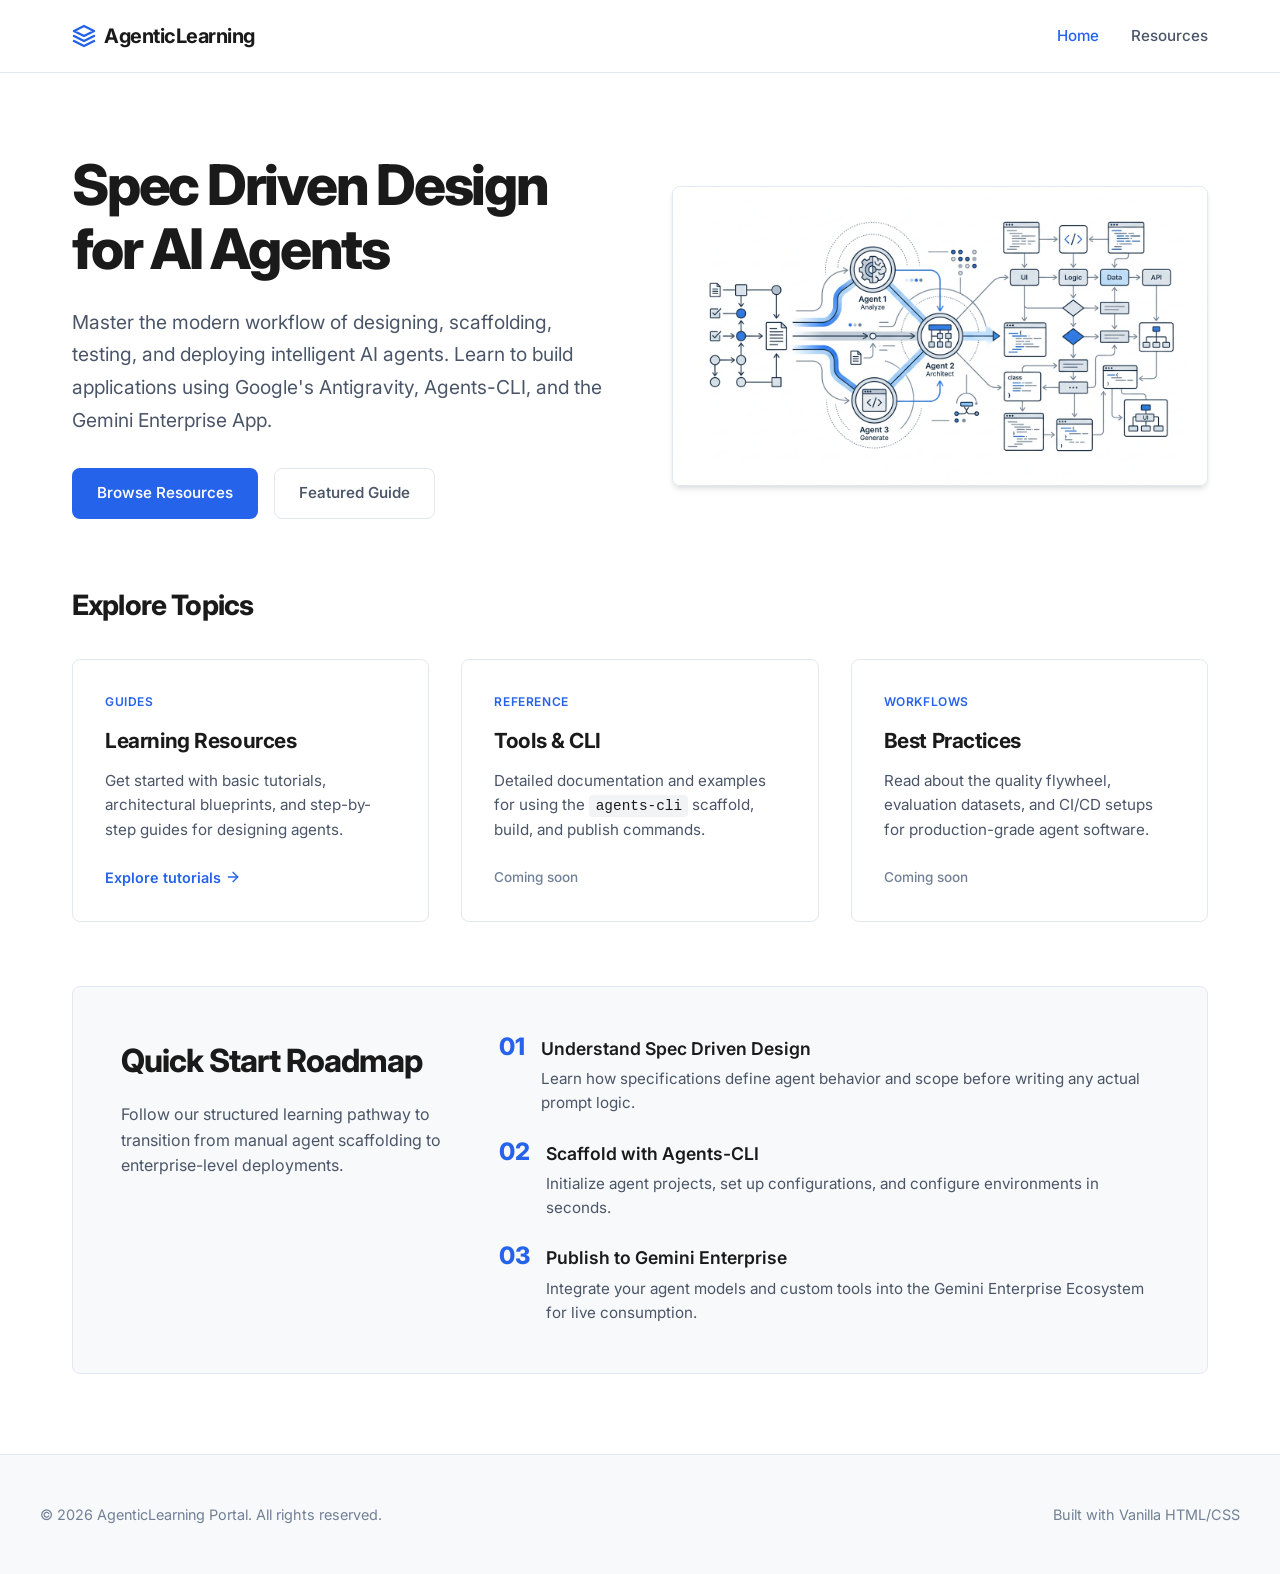
==== index.html @ b833b821 "Initialize training materials site for Spec Driven Design" ====
<!DOCTYPE html>
<html lang="en">
<head>
  <meta charset="UTF-8">
  <meta name="viewport" content="width=device-width, initial-scale=1.0">
  <title>Training Materials | Spec Driven Design & AI Agents</title>
  <meta name="description" content="Explore comprehensive guides and tutorials on Spec Driven Design with Antigravity, Agents-CLI, and Gemini Enterprise.">
  
  <!-- Google Fonts: Inter -->
  <link rel="preconnect" href="https://fonts.googleapis.com">
  <link rel="preconnect" href="https://fonts.gstatic.com" crossorigin>
  <link href="https://fonts.googleapis.com/css2?family=Inter:wght@400;500;600;700;800&display=swap" rel="stylesheet">
  
  <!-- Custom CSS -->
  <link rel="stylesheet" href="style.css">
</head>
<body>

  <!-- Header / Navigation -->
  <header>
    <div class="nav-container">
      <a href="index.html" class="logo-link">
        <svg class="logo-icon" width="24" height="24" viewBox="0 0 24 24" fill="none" stroke="currentColor" stroke-width="2.5" stroke-linecap="round" stroke-linejoin="round">
          <polygon points="12 2 2 7 12 12 22 7 12 2"></polygon>
          <polyline points="2 17 12 22 22 17"></polyline>
          <polyline points="2 12 12 17 22 12"></polyline>
        </svg>
        <span>AgenticLearning</span>
      </a>
      <nav>
        <ul>
          <li><a href="index.html" class="active">Home</a></li>
          <li><a href="resources.html">Resources</a></li>
        </ul>
      </nav>
    </div>
  </header>

  <!-- Main Content -->
  <main>
    <!-- Hero Section -->
    <section class="hero">
      <div class="hero-content">
        <h1>Spec Driven Design for AI Agents</h1>
        <p>Master the modern workflow of designing, scaffolding, testing, and deploying intelligent AI agents. Learn to build applications using Google's Antigravity, Agents-CLI, and the Gemini Enterprise App.</p>
        <div class="hero-buttons">
          <a href="resources.html" class="btn btn-primary">Browse Resources</a>
          <a href="resources/spec-driven-design.html" class="btn btn-secondary">Featured Guide</a>
        </div>
      </div>
      <div class="hero-image-container">
        <img class="hero-image" src="assets/agent_spec_design.jpg" alt="Technical illustration of speculative design with collaborative AI agents analyzing, architecting, and generating code.">
      </div>
    </section>

    <!-- Grid Cards for Navigation/Categories -->
    <section>
      <h2 class="section-title">Explore Topics</h2>
      <div class="grid-cards">
        <a href="resources.html" class="card">
          <div class="card-tag">Guides</div>
          <h3>Learning Resources</h3>
          <p>Get started with basic tutorials, architectural blueprints, and step-by-step guides for designing agents.</p>
          <div class="card-link">
            <span>Explore tutorials</span>
            <svg width="16" height="16" viewBox="0 0 24 24" fill="none" stroke="currentColor" stroke-width="2" stroke-linecap="round" stroke-linejoin="round"><line x1="5" y1="12" x2="19" y2="12"></line><polyline points="12 5 19 12 12 19"></polyline></svg>
          </div>
        </a>

        <div class="card">
          <div class="card-tag">Reference</div>
          <h3>Tools & CLI</h3>
          <p>Detailed documentation and examples for using the <code>agents-cli</code> scaffold, build, and publish commands.</p>
          <span style="color: var(--text-muted); font-size: 0.85rem; font-weight: 500; margin-top: auto;">Coming soon</span>
        </div>

        <div class="card">
          <div class="card-tag">Workflows</div>
          <h3>Best Practices</h3>
          <p>Read about the quality flywheel, evaluation datasets, and CI/CD setups for production-grade agent software.</p>
          <span style="color: var(--text-muted); font-size: 0.85rem; font-weight: 500; margin-top: auto;">Coming soon</span>
        </div>
      </div>
    </section>

    <!-- Featured Section / Quick Start -->
    <section class="featured-section">
      <div class="featured-grid">
        <div class="featured-info">
          <h2>Quick Start Roadmap</h2>
          <p>Follow our structured learning pathway to transition from manual agent scaffolding to enterprise-level deployments.</p>
        </div>
        <div class="featured-steps">
          <div class="step-item">
            <div class="step-num">01</div>
            <div class="step-content">
              <h4>Understand Spec Driven Design</h4>
              <p>Learn how specifications define agent behavior and scope before writing any actual prompt logic.</p>
            </div>
          </div>
          <div class="step-item">
            <div class="step-num">02</div>
            <div class="step-content">
              <h4>Scaffold with Agents-CLI</h4>
              <p>Initialize agent projects, set up configurations, and configure environments in seconds.</p>
            </div>
          </div>
          <div class="step-item">
            <div class="step-num">03</div>
            <div class="step-content">
              <h4>Publish to Gemini Enterprise</h4>
              <p>Integrate your agent models and custom tools into the Gemini Enterprise Ecosystem for live consumption.</p>
            </div>
          </div>
        </div>
      </div>
    </section>
  </main>

  <!-- Footer -->
  <footer>
    <div class="footer-container">
      <p>&copy; 2026 AgenticLearning Portal. All rights reserved.</p>
      <p>Built with Vanilla HTML/CSS</p>
    </div>
  </footer>

</body>
</html>
---- style.css ----
/* Reset and variables */
:root {
  --font-family: 'Inter', system-ui, -apple-system, BlinkMacSystemFont, "Segoe UI", Roboto, "Helvetica Neue", Arial, sans-serif;
  --bg-primary: #ffffff;
  --bg-secondary: #f8f9fa;
  --bg-tertiary: #f1f3f5;
  --text-primary: #1a1a1a;
  --text-secondary: #4a5568;
  --text-muted: #718096;
  --accent-color: #2563eb;
  --accent-hover: #1d4ed8;
  --border-color: #e2e8f0;
  --border-dark: #cbd5e1;
  --shadow-sm: 0 1px 2px 0 rgba(0, 0, 0, 0.05);
  --shadow-md: 0 4px 6px -1px rgba(0, 0, 0, 0.1), 0 2px 4px -1px rgba(0, 0, 0, 0.06);
  --max-width: 1200px;
  --border-radius: 8px;
  --transition: all 0.2s cubic-bezier(0.4, 0, 0.2, 1);
}

* {
  box-sizing: border-box;
  margin: 0;
  padding: 0;
}

body {
  font-family: var(--font-family);
  background-color: var(--bg-primary);
  color: var(--text-primary);
  line-height: 1.6;
  -webkit-font-smoothing: antialiased;
  -moz-osx-font-smoothing: grayscale;
}

/* Layout */
header {
  border-bottom: 1px solid var(--border-color);
  position: sticky;
  top: 0;
  background-color: rgba(255, 255, 255, 0.9);
  backdrop-filter: blur(8px);
  z-index: 100;
}

.nav-container {
  max-width: var(--max-width);
  margin: 0 auto;
  padding: 1.25rem 2rem;
  display: flex;
  justify-content: space-between;
  align-items: center;
}

.logo-link {
  font-weight: 700;
  font-size: 1.25rem;
  color: var(--text-primary);
  text-decoration: none;
  display: flex;
  align-items: center;
  gap: 0.5rem;
  letter-spacing: -0.025em;
}

.logo-icon {
  color: var(--accent-color);
}

nav ul {
  display: flex;
  list-style: none;
  gap: 2rem;
}

nav a {
  text-decoration: none;
  color: var(--text-secondary);
  font-weight: 500;
  font-size: 0.95rem;
  transition: var(--transition);
}

nav a:hover, nav a.active {
  color: var(--accent-color);
}

main {
  max-width: var(--max-width);
  margin: 0 auto;
  padding: 3rem 2rem 5rem 2rem;
}

footer {
  border-top: 1px solid var(--border-color);
  background-color: var(--bg-secondary);
  padding: 3rem 2rem;
  margin-top: auto;
}

.footer-container {
  max-width: var(--max-width);
  margin: 0 auto;
  display: flex;
  justify-content: space-between;
  align-items: center;
  flex-wrap: wrap;
  gap: 1.5rem;
  color: var(--text-muted);
  font-size: 0.9rem;
}

/* Buttons */
.btn {
  display: inline-flex;
  align-items: center;
  justify-content: center;
  padding: 0.75rem 1.5rem;
  border-radius: var(--border-radius);
  font-weight: 550;
  text-decoration: none;
  font-size: 0.95rem;
  transition: var(--transition);
  cursor: pointer;
  border: 1px solid transparent;
}

.btn-primary {
  background-color: var(--accent-color);
  color: #ffffff;
}

.btn-primary:hover {
  background-color: var(--accent-hover);
}

.btn-secondary {
  background-color: var(--bg-primary);
  border-color: var(--border-color);
  color: var(--text-secondary);
}

.btn-secondary:hover {
  background-color: var(--bg-secondary);
  color: var(--text-primary);
  border-color: var(--border-dark);
}

/* Hero Section */
.hero {
  display: grid;
  grid-template-columns: 1fr 1fr;
  align-items: center;
  gap: 4rem;
  padding: 2rem 0 4rem 0;
}

.hero-content h1 {
  font-size: 3.5rem;
  font-weight: 800;
  line-height: 1.15;
  margin-bottom: 1.5rem;
  letter-spacing: -0.04em;
  color: var(--text-primary);
}

.hero-content p {
  font-size: 1.2rem;
  color: var(--text-secondary);
  margin-bottom: 2rem;
  line-height: 1.7;
}

.hero-buttons {
  display: flex;
  gap: 1rem;
}

.hero-image-container {
  display: flex;
  justify-content: center;
  align-items: center;
}

.hero-image {
  width: 100%;
  max-width: 550px;
  height: auto;
  border-radius: var(--border-radius);
  border: 1px solid var(--border-color);
  box-shadow: var(--shadow-md);
}

/* Sections & Grids */
.section-title {
  font-size: 1.75rem;
  font-weight: 750;
  margin-bottom: 2rem;
  letter-spacing: -0.03em;
  position: relative;
  display: inline-block;
}

.grid-cards {
  display: grid;
  grid-template-columns: repeat(auto-fill, minmax(320px, 1fr));
  gap: 2rem;
  margin-bottom: 4rem;
}

.card {
  background-color: var(--bg-primary);
  border: 1px solid var(--border-color);
  border-radius: var(--border-radius);
  padding: 2rem;
  text-decoration: none;
  color: inherit;
  transition: var(--transition);
  display: flex;
  flex-direction: column;
  height: 100%;
}

.card:hover {
  transform: translateY(-2px);
  border-color: var(--border-dark);
  box-shadow: var(--shadow-sm);
}

.card-tag {
  align-self: flex-start;
  font-size: 0.75rem;
  font-weight: 600;
  text-transform: uppercase;
  letter-spacing: 0.05em;
  color: var(--accent-color);
  margin-bottom: 0.75rem;
}

.card h3 {
  font-size: 1.3rem;
  font-weight: 700;
  margin-bottom: 0.75rem;
  letter-spacing: -0.02em;
}

.card p {
  color: var(--text-secondary);
  font-size: 0.95rem;
  line-height: 1.6;
  margin-bottom: 1.5rem;
  flex-grow: 1;
}

.card-link {
  font-weight: 600;
  font-size: 0.9rem;
  color: var(--accent-color);
  display: flex;
  align-items: center;
  gap: 0.25rem;
}

/* Quick Start / Featured list */
.featured-section {
  background-color: var(--bg-secondary);
  border: 1px solid var(--border-color);
  border-radius: var(--border-radius);
  padding: 3rem;
  margin-top: 4rem;
}

.featured-grid {
  display: grid;
  grid-template-columns: 1fr 2fr;
  gap: 3rem;
}

.featured-info h2 {
  font-size: 2rem;
  font-weight: 750;
  margin-bottom: 1rem;
  letter-spacing: -0.03em;
}

.featured-info p {
  color: var(--text-secondary);
}

.featured-steps {
  display: flex;
  flex-direction: column;
  gap: 1.5rem;
}

.step-item {
  display: flex;
  gap: 1rem;
}

.step-num {
  font-size: 1.5rem;
  font-weight: 800;
  color: var(--accent-color);
  line-height: 1;
}

.step-content h4 {
  font-size: 1.1rem;
  font-weight: 600;
  margin-bottom: 0.25rem;
}

.step-content p {
  color: var(--text-secondary);
  font-size: 0.95rem;
}

/* Article / Documentation Layout */
.article-container {
  display: grid;
  grid-template-columns: 1fr 3fr;
  gap: 3rem;
  align-items: start;
}

.sidebar-toc {
  position: sticky;
  top: 6rem;
  border-right: 1px solid var(--border-color);
  padding-right: 1.5rem;
  max-height: calc(100vh - 8rem);
  overflow-y: auto;
}

.toc-title {
  font-size: 0.8rem;
  font-weight: 700;
  text-transform: uppercase;
  letter-spacing: 0.05em;
  color: var(--text-muted);
  margin-bottom: 1rem;
}

.sidebar-toc ul {
  list-style: none;
  display: flex;
  flex-direction: column;
  gap: 0.75rem;
}

.sidebar-toc a {
  text-decoration: none;
  color: var(--text-secondary);
  font-size: 0.9rem;
  transition: var(--transition);
  display: block;
}

.sidebar-toc a:hover, .sidebar-toc a.active {
  color: var(--accent-color);
  font-weight: 550;
}

.article-content {
  max-width: 800px;
}

.article-header {
  margin-bottom: 3rem;
  border-bottom: 1px solid var(--border-color);
  padding-bottom: 2rem;
}

.article-meta {
  font-size: 0.85rem;
  color: var(--text-muted);
  margin-bottom: 0.75rem;
  display: flex;
  gap: 1rem;
}

.article-title {
  font-size: 2.75rem;
  font-weight: 800;
  line-height: 1.2;
  margin-bottom: 1rem;
  letter-spacing: -0.03em;
}

.article-desc {
  font-size: 1.15rem;
  color: var(--text-secondary);
  line-height: 1.6;
}

.article-body h2 {
  font-size: 1.75rem;
  font-weight: 750;
  margin-top: 2.5rem;
  margin-bottom: 1rem;
  letter-spacing: -0.02em;
  border-bottom: 1px solid var(--border-color);
  padding-bottom: 0.5rem;
}

.article-body h3 {
  font-size: 1.3rem;
  font-weight: 700;
  margin-top: 1.75rem;
  margin-bottom: 0.75rem;
  letter-spacing: -0.01em;
}

.article-body p {
  margin-bottom: 1.25rem;
  font-size: 1.05rem;
  color: var(--text-secondary);
}

.article-body ul, .article-body ol {
  margin-bottom: 1.25rem;
  padding-left: 1.5rem;
  color: var(--text-secondary);
}

.article-body li {
  margin-bottom: 0.5rem;
}

/* Callout blocks */
.callout {
  border-left: 4px solid var(--accent-color);
  background-color: var(--bg-secondary);
  padding: 1.25rem 1.5rem;
  border-radius: 0 var(--border-radius) var(--border-radius) 0;
  margin: 1.5rem 0;
}

.callout-title {
  font-weight: 700;
  font-size: 0.95rem;
  margin-bottom: 0.25rem;
  display: flex;
  align-items: center;
  gap: 0.5rem;
}

.callout-info {
  border-color: #3b82f6;
  background-color: #eff6ff;
}
.callout-info .callout-title {
  color: #1d4ed8;
}

.callout-warning {
  border-color: #f59e0b;
  background-color: #fffbeb;
}
.callout-warning .callout-title {
  color: #b45309;
}

.callout-tip {
  border-color: #10b981;
  background-color: #ecfdf5;
}
.callout-tip .callout-title {
  color: #047857;
}

.callout p {
  margin-bottom: 0;
  font-size: 0.95rem;
  color: inherit;
}

/* Code Syntax Styling */
pre {
  background-color: #1e1e2e;
  border-radius: var(--border-radius);
  padding: 1.25rem;
  overflow-x: auto;
  margin: 1.5rem 0;
  border: 1px solid #313244;
}

code {
  font-family: ui-monospace, SFMono-Regular, Menlo, Monaco, Consolas, "Liberation Mono", "Courier New", monospace;
  font-size: 0.9rem;
}

pre code {
  color: #cdd6f4;
  background-color: transparent;
  padding: 0;
  border-radius: 0;
}

:not(pre) > code {
  background-color: var(--bg-tertiary);
  color: var(--text-primary);
  padding: 0.2rem 0.4rem;
  border-radius: 4px;
}

/* Code syntax coloring (basic) */
.token-comment { color: #6c7086; }
.token-keyword { color: #cba6f7; }
.token-string { color: #a6e3a1; }
.token-function { color: #89b4fa; }
.token-number { color: #fab387; }

/* Responsive adjustments */
@media (max-width: 900px) {
  .hero {
    grid-template-columns: 1fr;
    text-align: center;
    gap: 2rem;
  }
  
  .hero-buttons {
    justify-content: center;
  }
  
  .featured-grid {
    grid-template-columns: 1fr;
    gap: 2rem;
  }
  
  .article-container {
    grid-template-columns: 1fr;
  }
  
  .sidebar-toc {
    display: none; /* Hide TOC on smaller screens, or could make it expandable */
  }
}
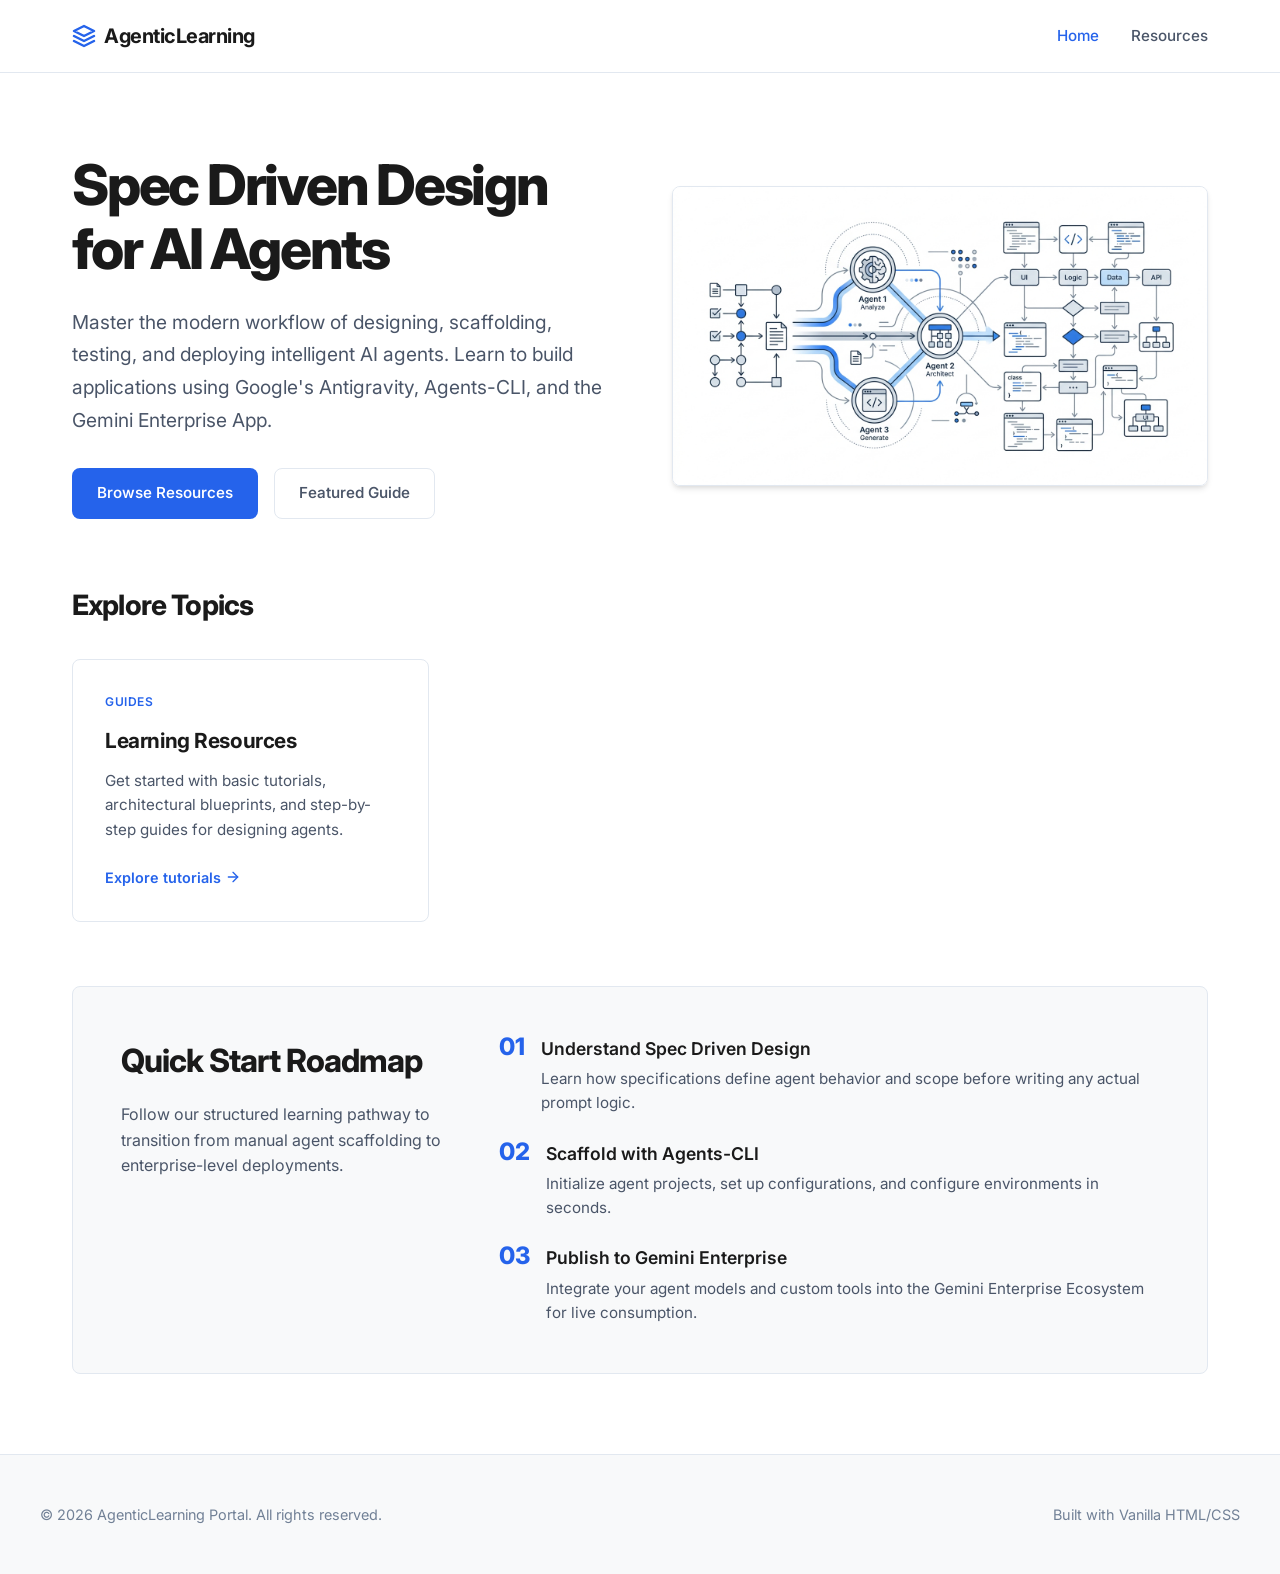
==== commit 86c60c98: "Remove placeholder cards from home and resources pages" ====
--- a/index.html
+++ b/index.html
@@ -67,19 +67,6 @@
           </div>
         </a>
 
-        <div class="card">
-          <div class="card-tag">Reference</div>
-          <h3>Tools & CLI</h3>
-          <p>Detailed documentation and examples for using the <code>agents-cli</code> scaffold, build, and publish commands.</p>
-          <span style="color: var(--text-muted); font-size: 0.85rem; font-weight: 500; margin-top: auto;">Coming soon</span>
-        </div>
-
-        <div class="card">
-          <div class="card-tag">Workflows</div>
-          <h3>Best Practices</h3>
-          <p>Read about the quality flywheel, evaluation datasets, and CI/CD setups for production-grade agent software.</p>
-          <span style="color: var(--text-muted); font-size: 0.85rem; font-weight: 500; margin-top: auto;">Coming soon</span>
-        </div>
       </div>
     </section>
 
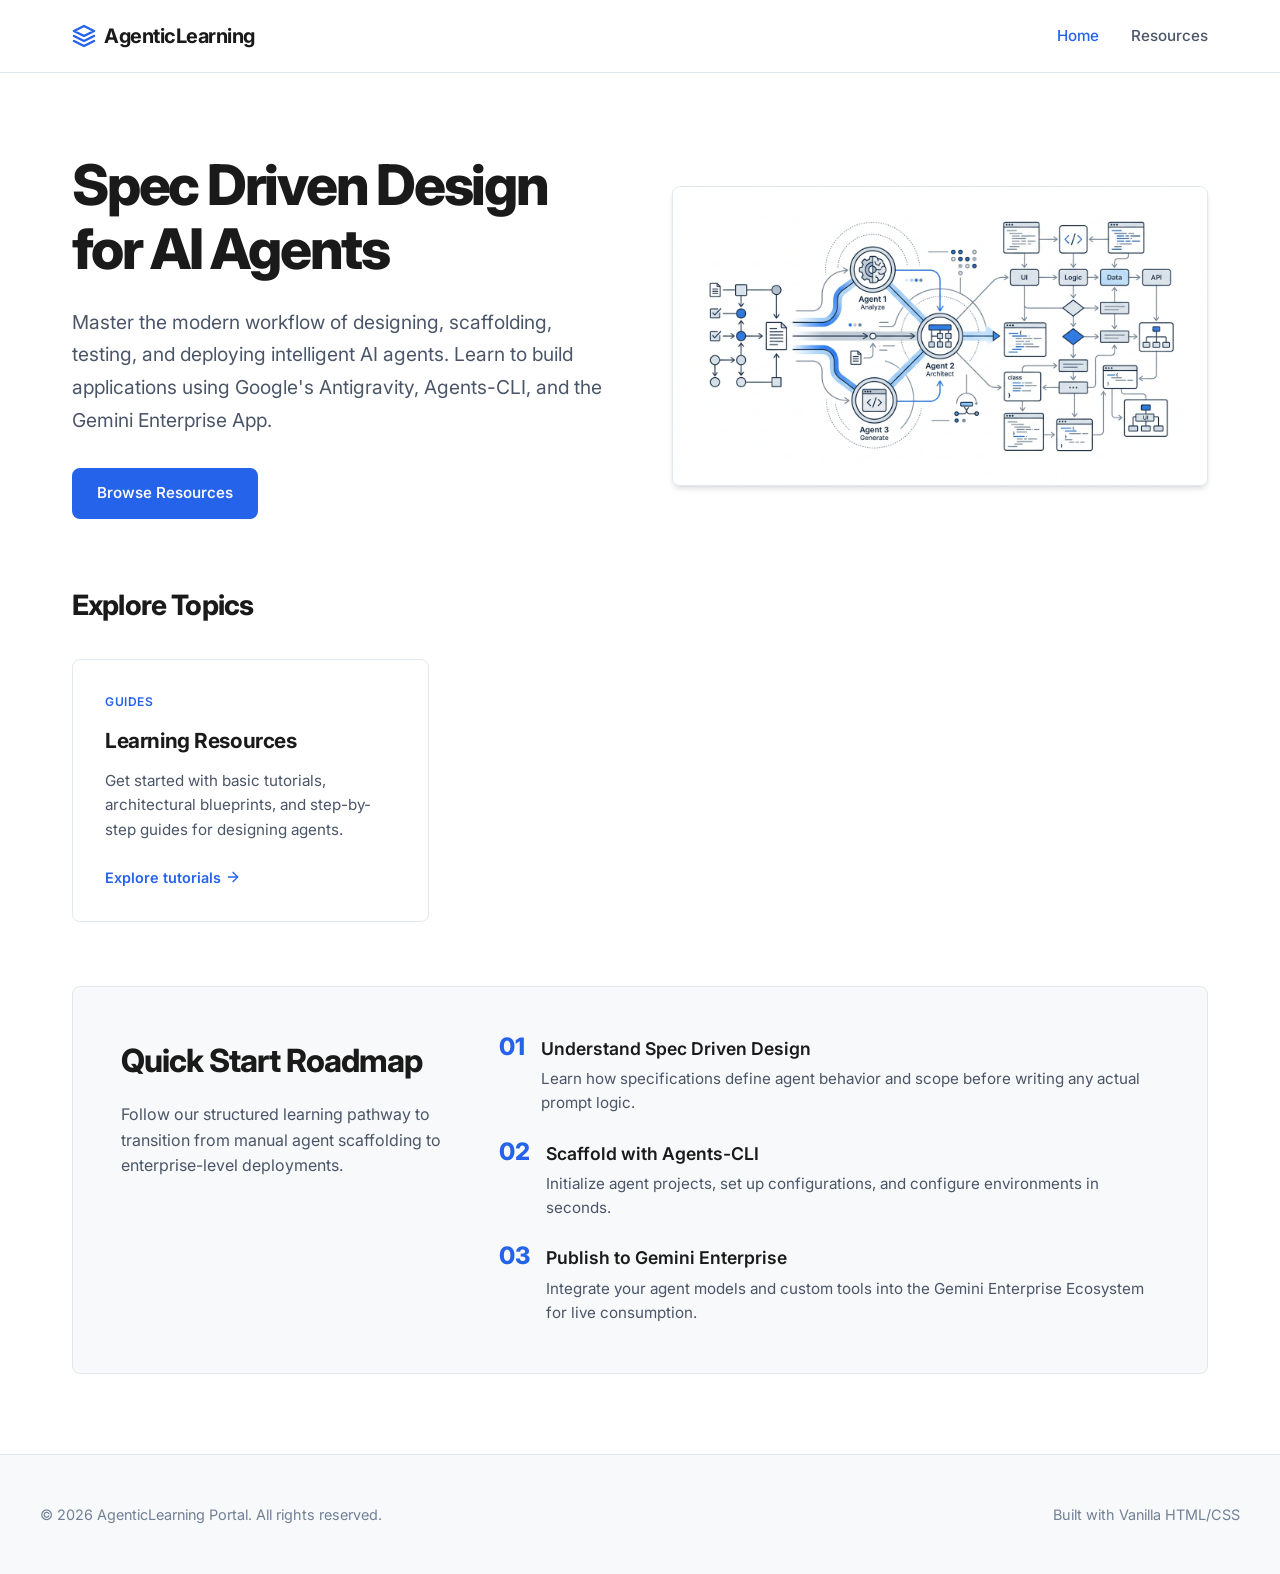
==== commit 8ba97316: "Delete Spec Driven Design guide and clean up references" ====
--- a/index.html
+++ b/index.html
@@ -45,7 +45,6 @@
         <p>Master the modern workflow of designing, scaffolding, testing, and deploying intelligent AI agents. Learn to build applications using Google's Antigravity, Agents-CLI, and the Gemini Enterprise App.</p>
         <div class="hero-buttons">
           <a href="resources.html" class="btn btn-primary">Browse Resources</a>
-          <a href="resources/spec-driven-design.html" class="btn btn-secondary">Featured Guide</a>
         </div>
       </div>
       <div class="hero-image-container">
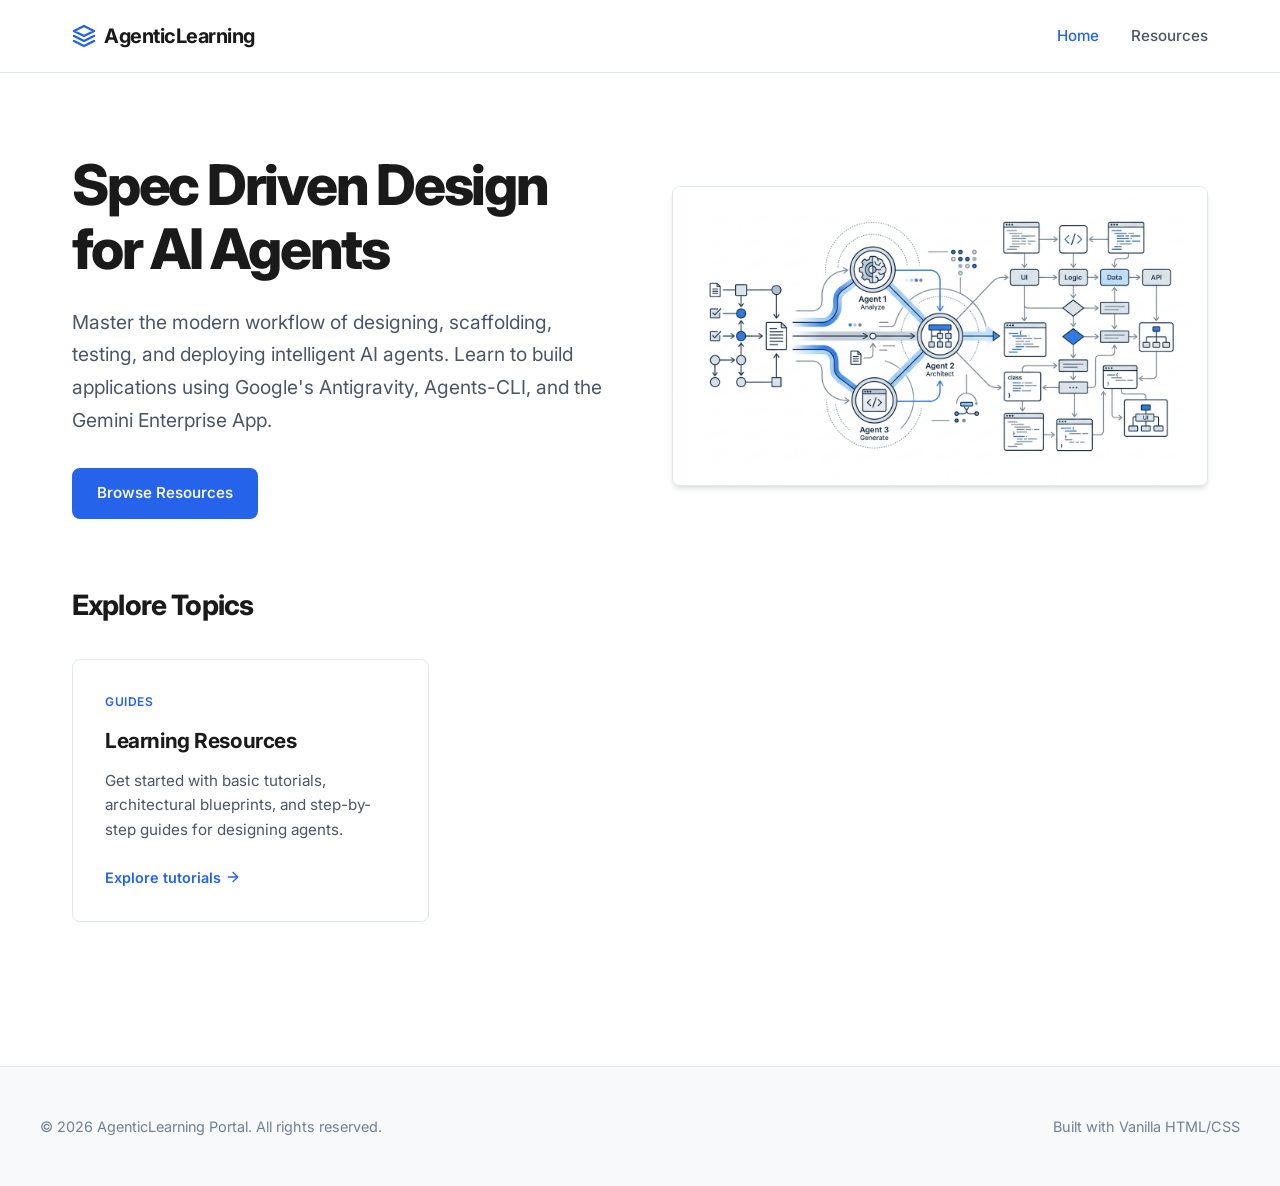
==== commit abe26800: "Remove Quick Start Roadmap section and styles" ====
--- a/index.html
+++ b/index.html
@@ -69,38 +69,6 @@
       </div>
     </section>
 
-    <!-- Featured Section / Quick Start -->
-    <section class="featured-section">
-      <div class="featured-grid">
-        <div class="featured-info">
-          <h2>Quick Start Roadmap</h2>
-          <p>Follow our structured learning pathway to transition from manual agent scaffolding to enterprise-level deployments.</p>
-        </div>
-        <div class="featured-steps">
-          <div class="step-item">
-            <div class="step-num">01</div>
-            <div class="step-content">
-              <h4>Understand Spec Driven Design</h4>
-              <p>Learn how specifications define agent behavior and scope before writing any actual prompt logic.</p>
-            </div>
-          </div>
-          <div class="step-item">
-            <div class="step-num">02</div>
-            <div class="step-content">
-              <h4>Scaffold with Agents-CLI</h4>
-              <p>Initialize agent projects, set up configurations, and configure environments in seconds.</p>
-            </div>
-          </div>
-          <div class="step-item">
-            <div class="step-num">03</div>
-            <div class="step-content">
-              <h4>Publish to Gemini Enterprise</h4>
-              <p>Integrate your agent models and custom tools into the Gemini Enterprise Ecosystem for live consumption.</p>
-            </div>
-          </div>
-        </div>
-      </div>
-    </section>
   </main>
 
   <!-- Footer -->
--- a/style.css
+++ b/style.css
@@ -259,61 +259,6 @@
   display: flex;
   align-items: center;
   gap: 0.25rem;
-}
-
-/* Quick Start / Featured list */
-.featured-section {
-  background-color: var(--bg-secondary);
-  border: 1px solid var(--border-color);
-  border-radius: var(--border-radius);
-  padding: 3rem;
-  margin-top: 4rem;
-}
-
-.featured-grid {
-  display: grid;
-  grid-template-columns: 1fr 2fr;
-  gap: 3rem;
-}
-
-.featured-info h2 {
-  font-size: 2rem;
-  font-weight: 750;
-  margin-bottom: 1rem;
-  letter-spacing: -0.03em;
-}
-
-.featured-info p {
-  color: var(--text-secondary);
-}
-
-.featured-steps {
-  display: flex;
-  flex-direction: column;
-  gap: 1.5rem;
-}
-
-.step-item {
-  display: flex;
-  gap: 1rem;
-}
-
-.step-num {
-  font-size: 1.5rem;
-  font-weight: 800;
-  color: var(--accent-color);
-  line-height: 1;
-}
-
-.step-content h4 {
-  font-size: 1.1rem;
-  font-weight: 600;
-  margin-bottom: 0.25rem;
-}
-
-.step-content p {
-  color: var(--text-secondary);
-  font-size: 0.95rem;
 }
 
 /* Article / Documentation Layout */
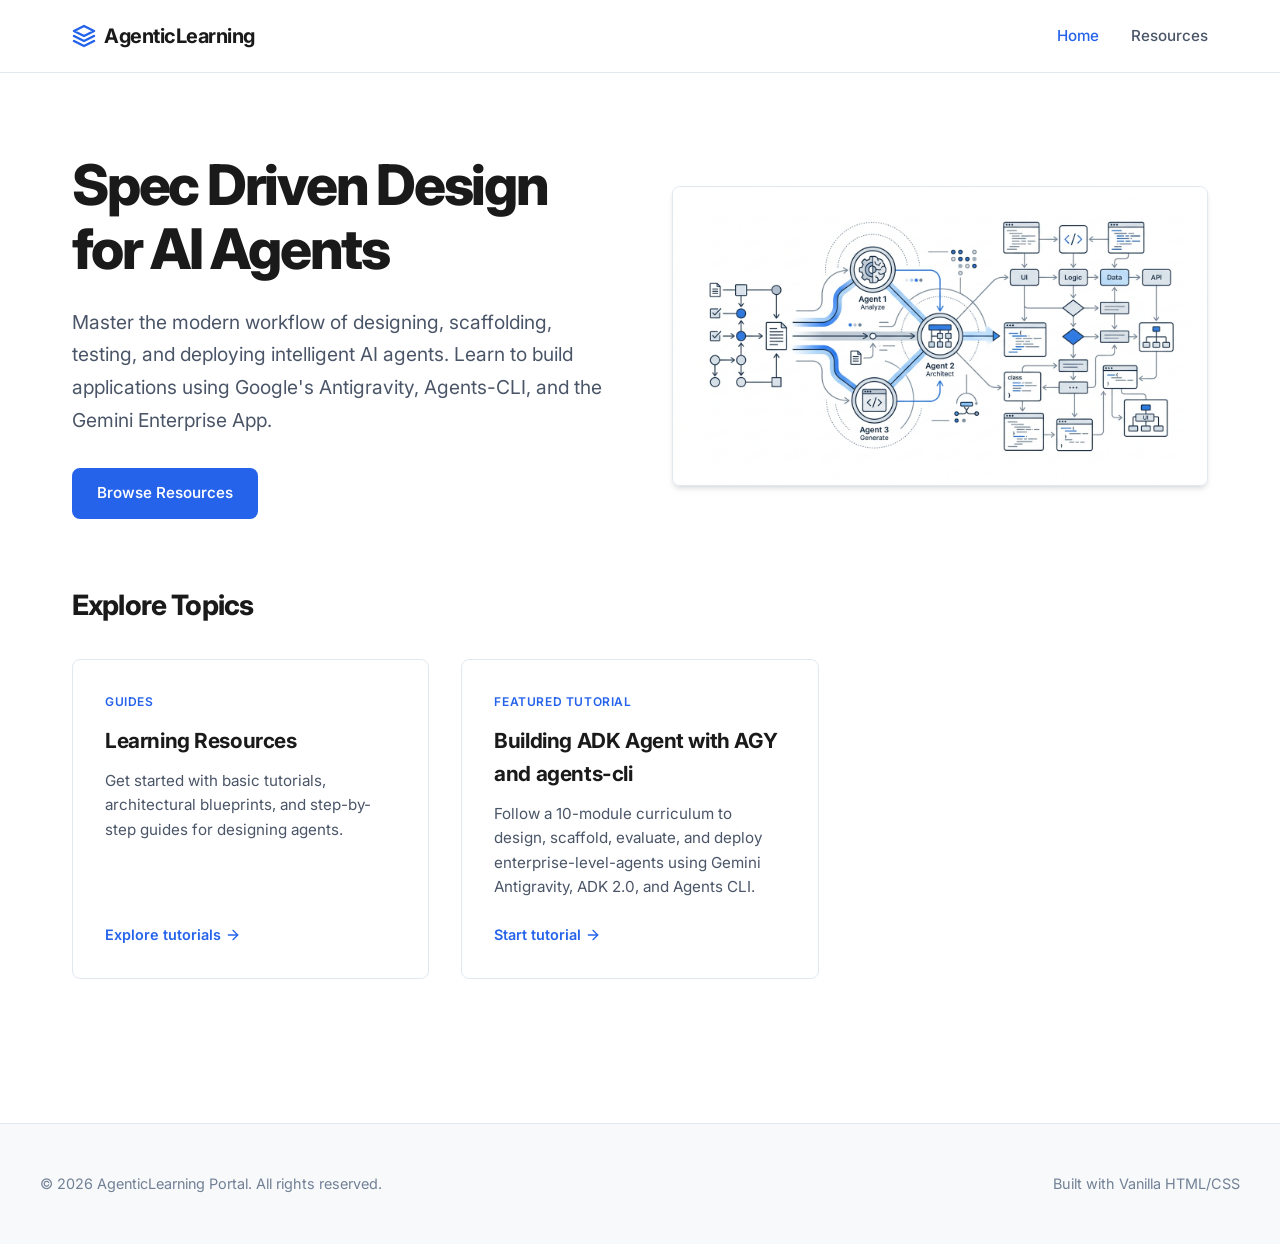
==== commit f566b888: "Link Building ADK Agent tutorial directly on homepage" ====
--- a/index.html
+++ b/index.html
@@ -66,6 +66,15 @@
           </div>
         </a>
 
+        <a href="build-adk-agent-with-agy-and-agents-cli.html" class="card">
+          <div class="card-tag">Featured Tutorial</div>
+          <h3>Building ADK Agent with AGY and agents-cli</h3>
+          <p>Follow a 10-module curriculum to design, scaffold, evaluate, and deploy enterprise-level-agents using Gemini Antigravity, ADK 2.0, and Agents CLI.</p>
+          <div class="card-link">
+            <span>Start tutorial</span>
+            <svg width="16" height="16" viewBox="0 0 24 24" fill="none" stroke="currentColor" stroke-width="2" stroke-linecap="round" stroke-linejoin="round"><line x1="5" y1="12" x2="19" y2="12"></line><polyline points="12 5 19 12 12 19"></polyline></svg>
+          </div>
+        </a>
       </div>
     </section>
 
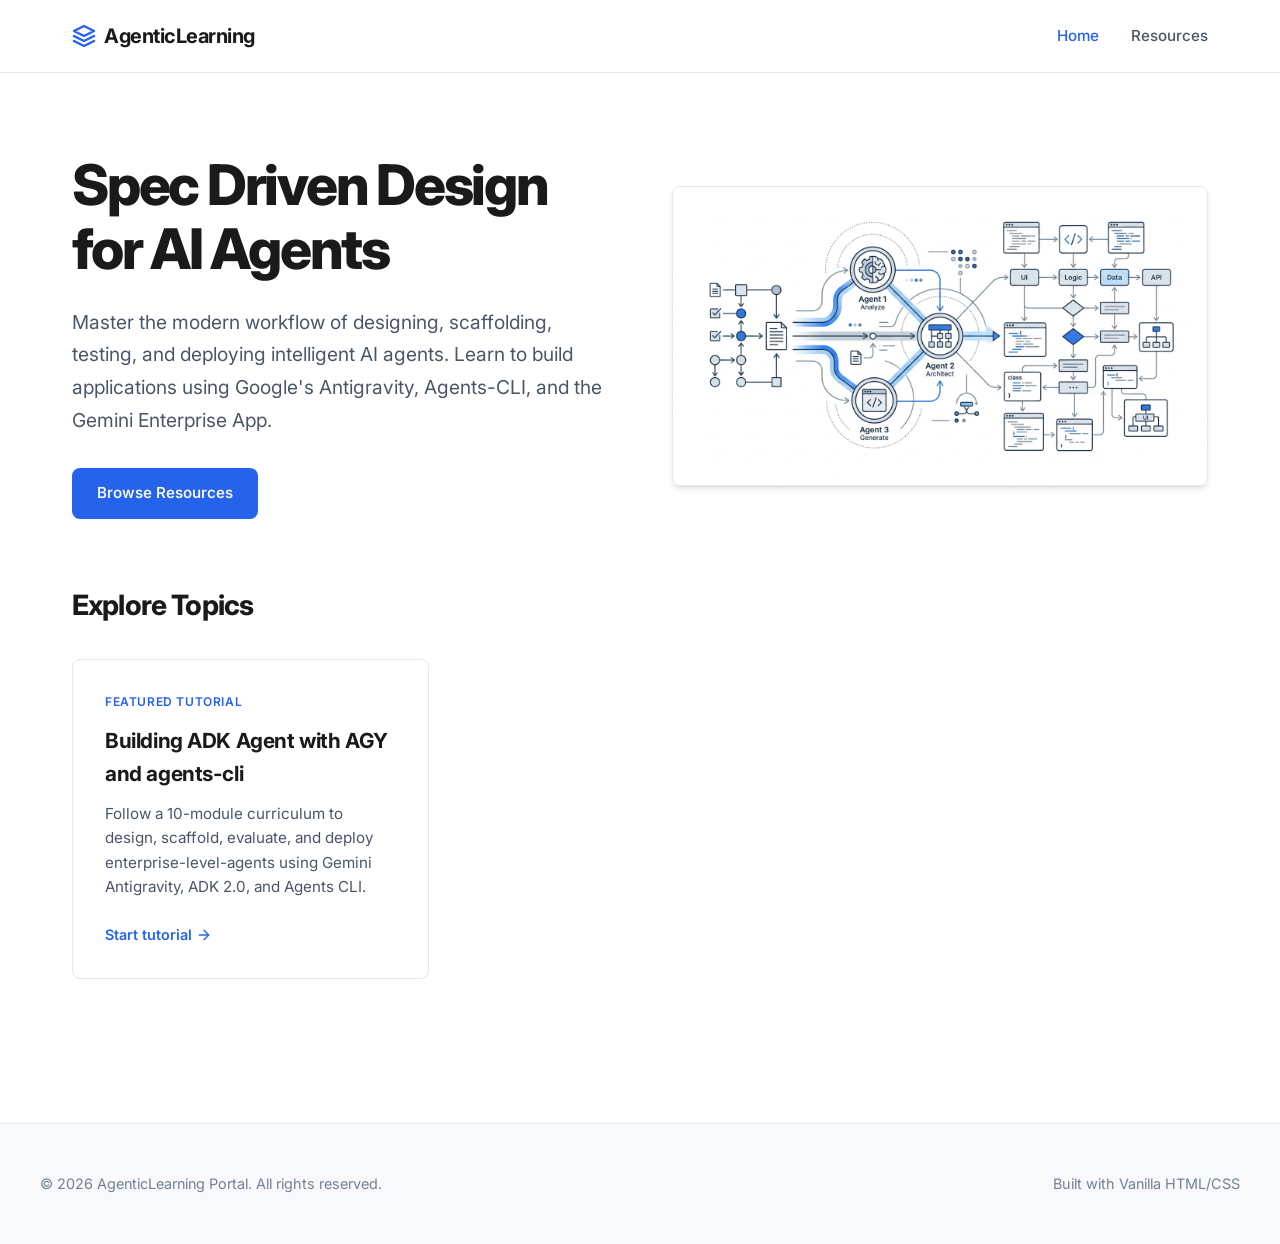
==== commit 82999928: "Remove Learning Resources card from home page" ====
--- a/index.html
+++ b/index.html
@@ -56,16 +56,6 @@
     <section>
       <h2 class="section-title">Explore Topics</h2>
       <div class="grid-cards">
-        <a href="resources.html" class="card">
-          <div class="card-tag">Guides</div>
-          <h3>Learning Resources</h3>
-          <p>Get started with basic tutorials, architectural blueprints, and step-by-step guides for designing agents.</p>
-          <div class="card-link">
-            <span>Explore tutorials</span>
-            <svg width="16" height="16" viewBox="0 0 24 24" fill="none" stroke="currentColor" stroke-width="2" stroke-linecap="round" stroke-linejoin="round"><line x1="5" y1="12" x2="19" y2="12"></line><polyline points="12 5 19 12 12 19"></polyline></svg>
-          </div>
-        </a>
-
         <a href="build-adk-agent-with-agy-and-agents-cli.html" class="card">
           <div class="card-tag">Featured Tutorial</div>
           <h3>Building ADK Agent with AGY and agents-cli</h3>
